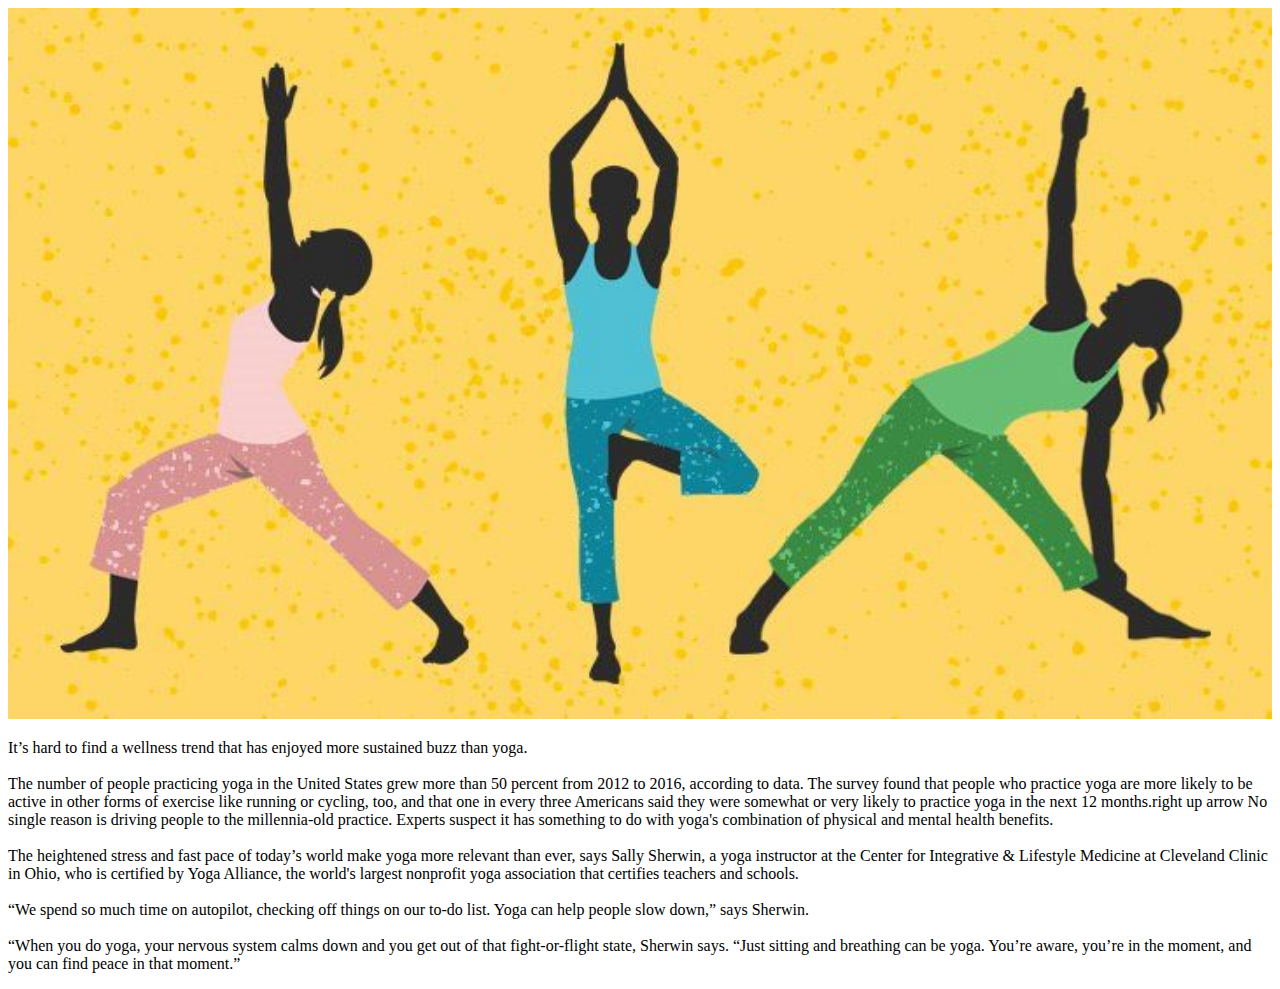
==== Hobby/index.html @ dc16e0d5 "hobby" ====
<!doctype html>
<html>
<head>
<meta charset="UTF-8">
<title>Image Basics</title>
	
	<link rel="preconnect" href="https://fonts.googleapis.com">
<link rel="preconnect" href="https://fonts.gstatic.com" crossorigin>
<link href="https://fonts.googleapis.com/css2?family=Courier+Prime&display=swap" rel="stylesheet">
	
	<style type="text/css">
		
		
		.myDiv
		[max-width:850px;
		
		]

		body{ background-color: #949495}
		font-family: 'Courier Prime', monospace;
		font-weight: 400;
		color: #ff9869;
		
	
	</style>
</head>

<body>
	
	
	<img src="img/header.jpg" width= "100%" height = "auto"/>
	
<p>It’s hard to find a wellness trend that has enjoyed more sustained buzz than yoga.</br>

<br>The number of people practicing yoga in the United States grew more than 50 percent from 2012 to 2016, according to data. The survey found that people who practice yoga are more likely to be active in other forms of exercise like running or cycling, too, and that one in every three Americans said they were somewhat or very likely to practice yoga in the next 12 months.right up arrow
No single reason is driving people to the millennia-old practice. Experts suspect it has something to do with yoga's combination of physical and mental health benefits. </br>
	
<br>The heightened stress and fast pace of today’s world make yoga more relevant than ever, says Sally Sherwin, a yoga instructor at the Center for Integrative & Lifestyle Medicine at Cleveland Clinic in Ohio, who is certified by Yoga Alliance, the world's largest nonprofit yoga association that certifies teachers and schools. </br>

<br> “We spend so much time on autopilot, checking off things on our to-do list. Yoga can help people slow down,” says Sherwin. </br>

<br> “When you do yoga, your nervous system calms down and you get out of that fight-or-flight state, Sherwin says. “Just sitting and breathing can be yoga. You’re aware, you’re in the moment, and you can find peace in that moment.”</p>

</body>
</html>
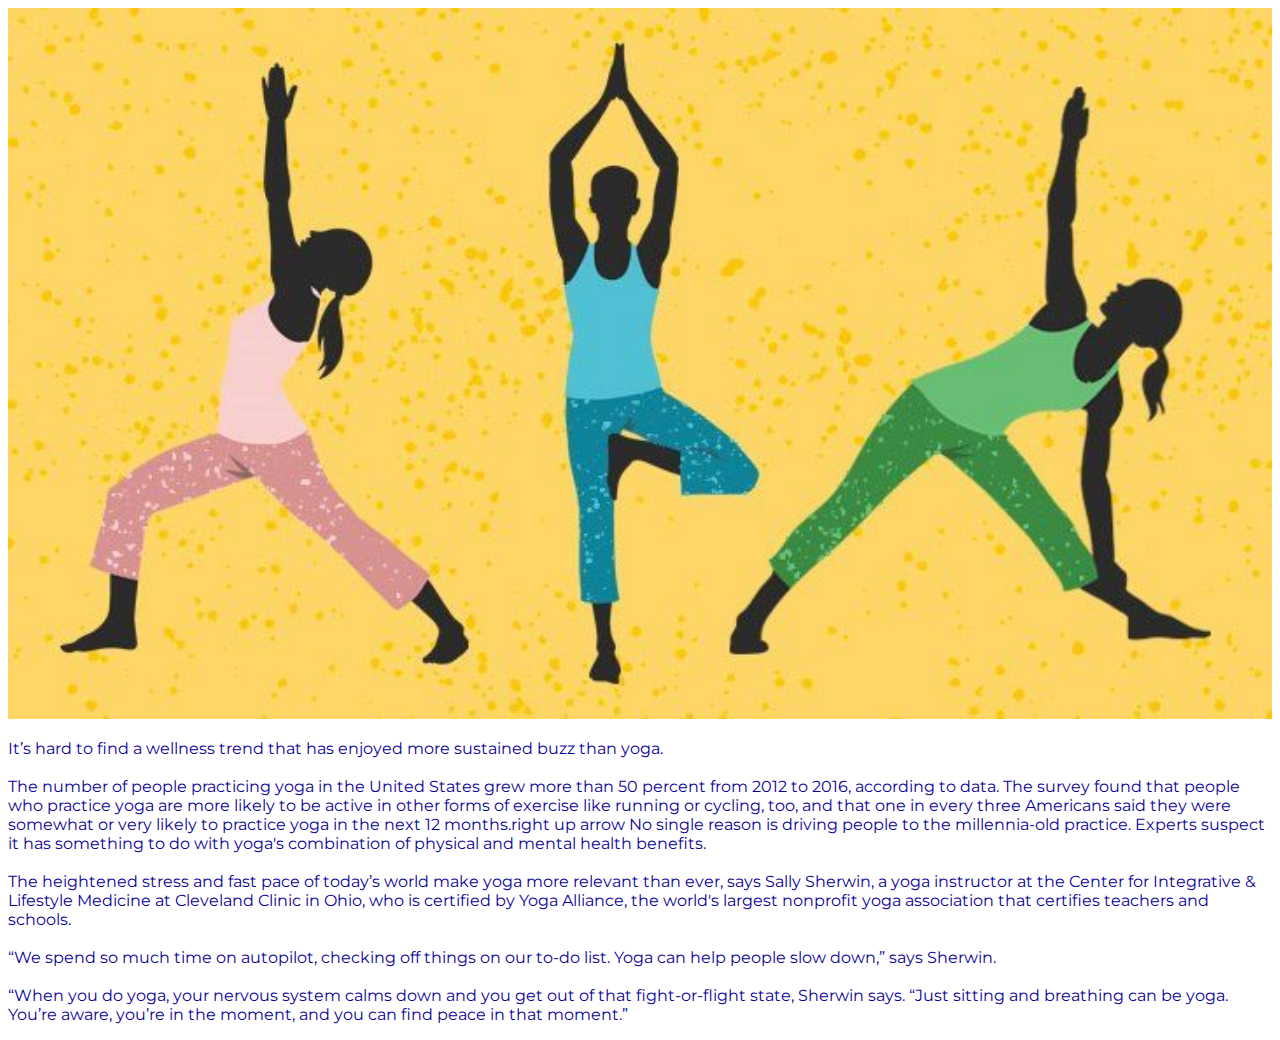
==== commit c6abde0a: "hobby new" ====
--- a/Hobby/index.html
+++ b/Hobby/index.html
@@ -4,9 +4,20 @@
 <meta charset="UTF-8">
 <title>Image Basics</title>
 	
-	<link rel="preconnect" href="https://fonts.googleapis.com">
+	 <link rel="preconnect" href="https://fonts.googleapis.com">
 <link rel="preconnect" href="https://fonts.gstatic.com" crossorigin>
-<link href="https://fonts.googleapis.com/css2?family=Courier+Prime&display=swap" rel="stylesheet">
+<link href="https://fonts.googleapis.com/css2?family=Montserrat&display=swap" rel="stylesheet">
+
+     <style type="text/css">
+       body{
+           font-family: 'Montserrat', sans-serif;
+           font-weight:400;
+		   color: #0B0296
+       }
+
+      </style>
+	
+
 	
 	<style type="text/css">
 		
@@ -15,11 +26,6 @@
 		[max-width:850px;
 		
 		]
-
-		body{ background-color: #949495}
-		font-family: 'Courier Prime', monospace;
-		font-weight: 400;
-		color: #ff9869;
 		
 	
 	</style>
